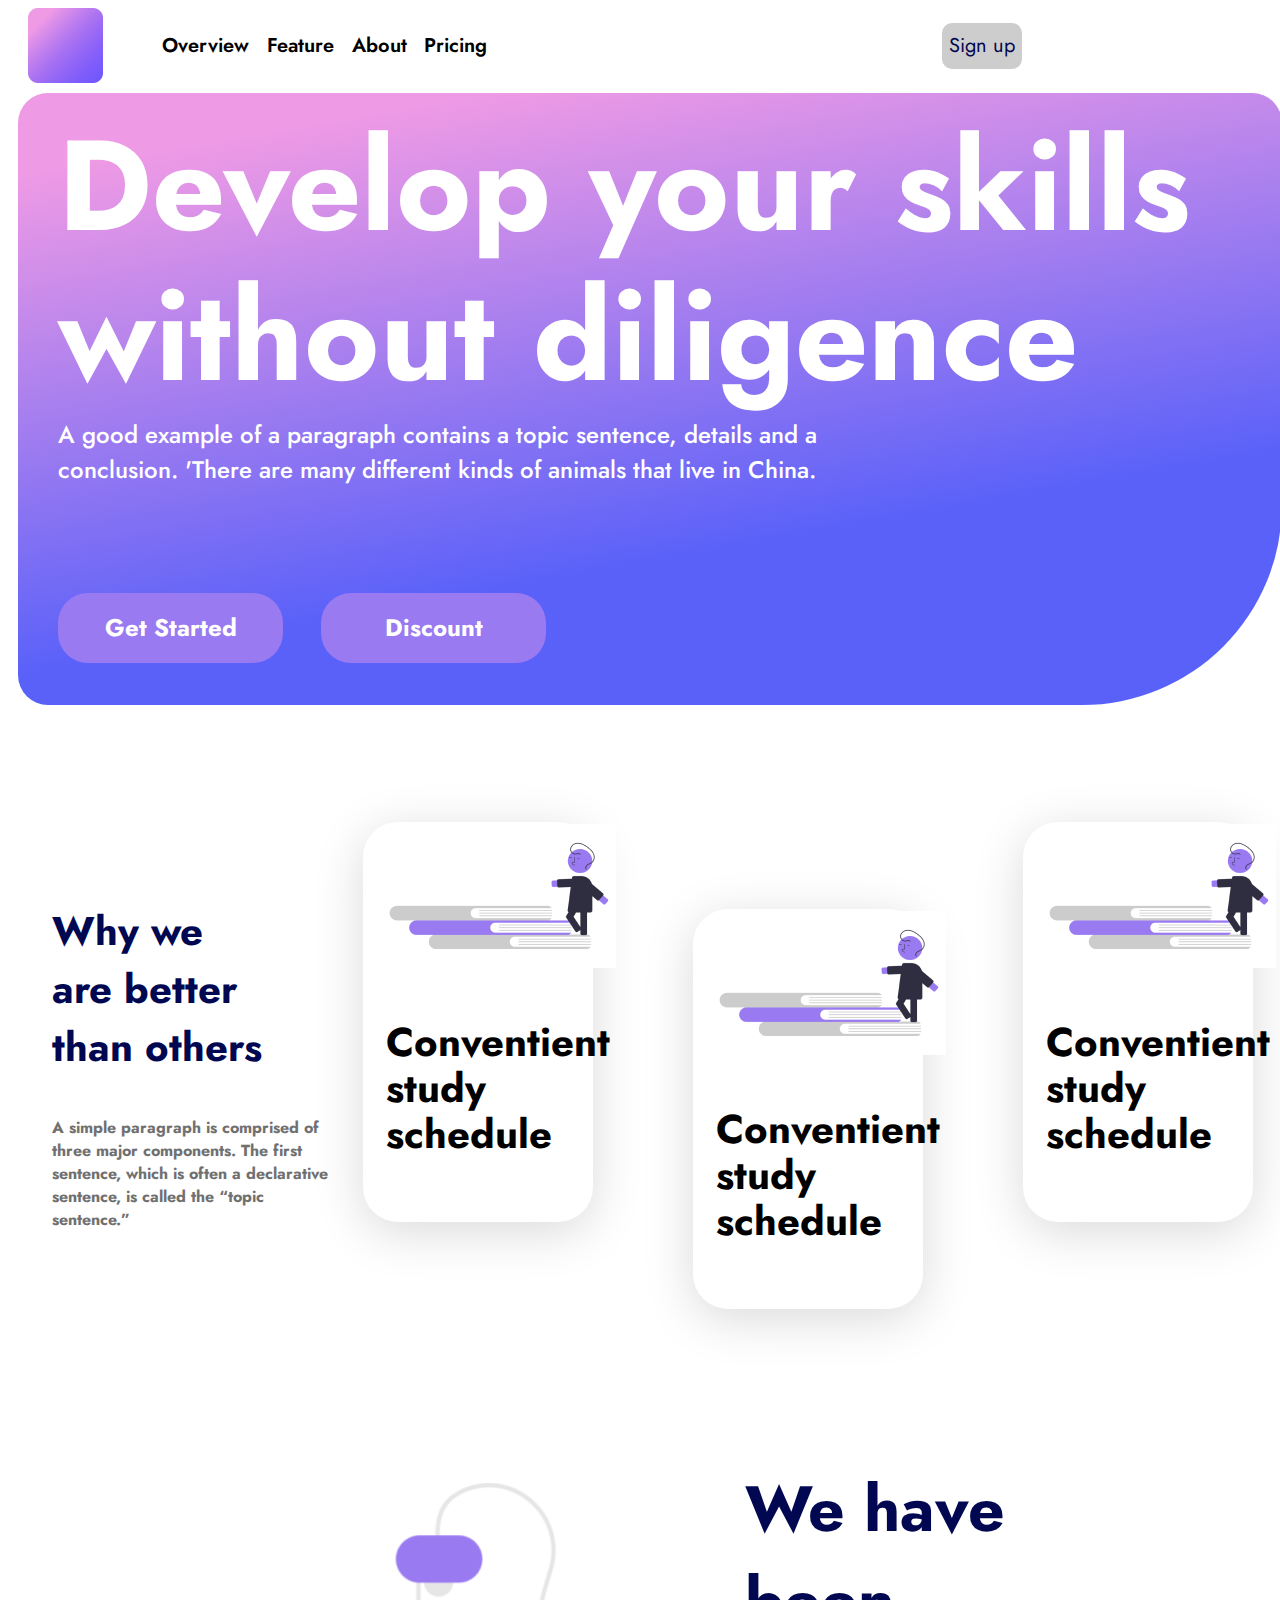
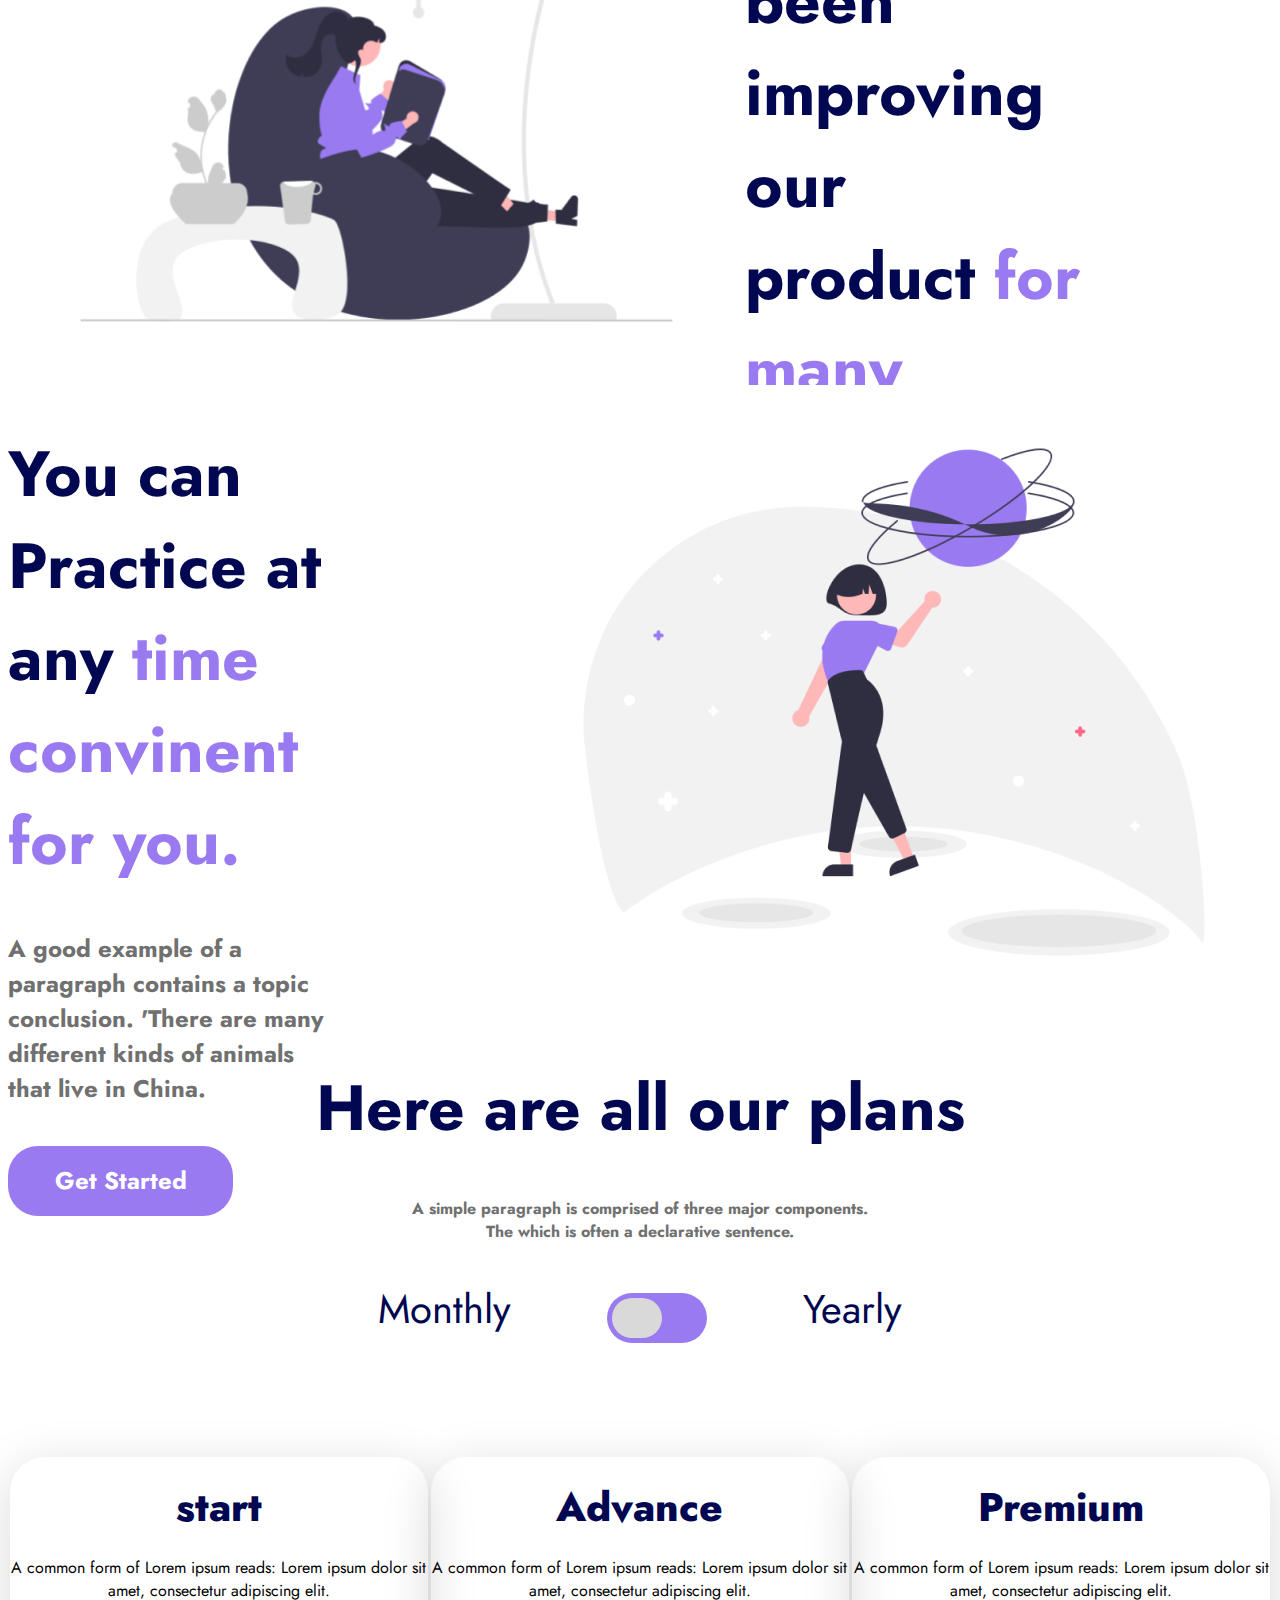
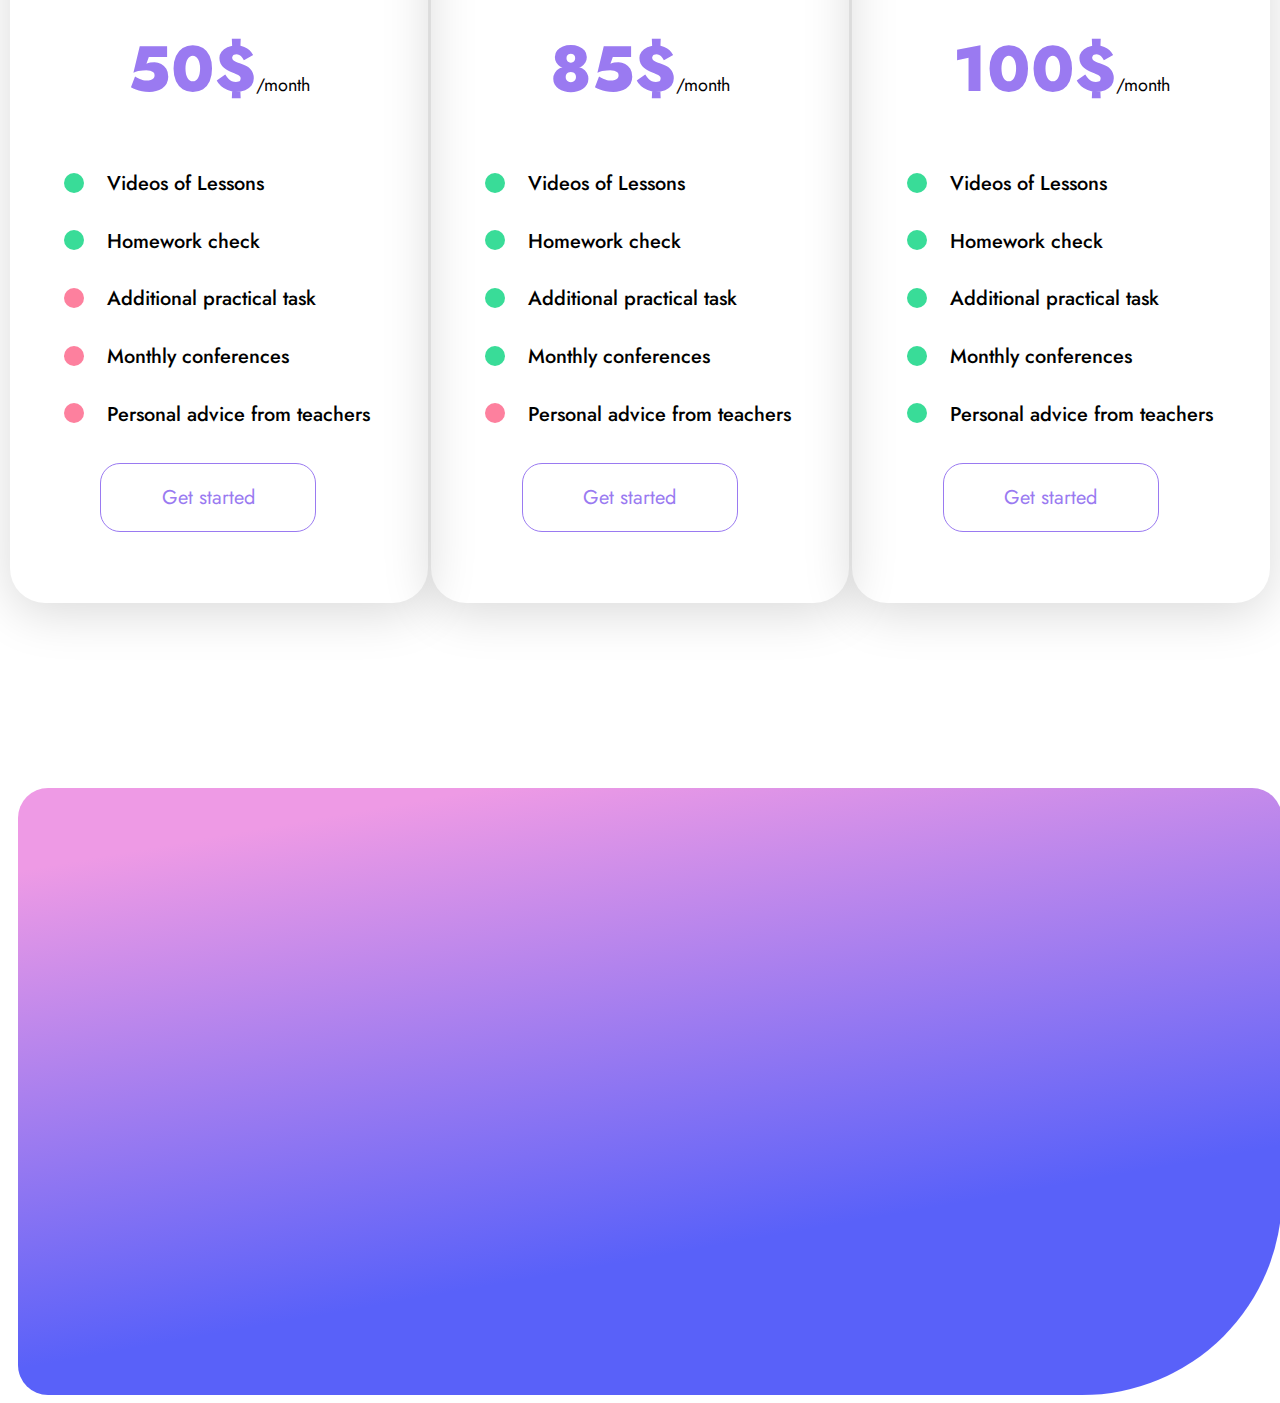
==== projects/pr1/inside.html @ d789a4dc "pr1.pr2.changees" ====
<!DOCTYPE html>
<html lang="en">

<head>
  <meta charset="UTF-8" />
  <meta http-equiv="X-UA-Compatible" content="IE=edge" />
  <meta name="viewport" content="width=device-width, initial-scale=1.0">
  <link rel="stylesheet" href="css/style.css" />
  <link rel="fontawesome" href="css/all.min.css" />

  <title>Document</title>
</head>

<body>

  <!-- header -->
  <div class="nav-par">
    <div class="logo">
      <img src="image/Rectangle 9.png" alt="logo">
      <div class="logo-title">XYZ</div>
    </div>
    <div class="nav-title">
      <div class="nav-1">Overview</div>
      <div class="nav-2">Feature</div>
      <div class="nav-3">About</div>
      <div class="nav-4">Pricing</div>
    </div>
    <button class="btn-signup">Sign up</button>
  </div>
  <!-- End header -->

  <!-- first article -->
  <div class="parent-2">
    <div>Develop your skills</div>
    <div>without diligence</div>
    <p>A good example of a paragraph contains a topic sentence, details and a conclusion.
      'There are many different kinds of animals that live in China.</p>
    <div class="btn-gr-1">
      <button>Get Started</button>
      <button>Discount</button>
    </div>
  </div>



  <!-- End First article -->
  <!-- 2nd article -->
  <div class="parent-3">
    <div class="box-card1">
      <h3>Why we <br>are better<br> than others</h3>
      <h6>A simple paragraph is comprised of three major components. The first sentence, which is often a declarative
        sentence, is called the “topic sentence.”</h6>
    </div>
    <div class="boxs">
      <div class="box-card2">
        <img src="image/1.png">
        <h3>Conventient study schedule</h3>
      </div>
      <div class="box-card3">
        <img src="image/1.png">
        <h3>Conventient study schedule</h3>
      </div>
      <div class="box-card4">
        <img src="image/1.png">
        <h3>Conventient study schedule</h3>
      </div>
    </div>
  </div>
  <!-- End 2nd article -->
  <!-- 3rd articl-->
  <div class="parent-4">
    <img src="image/2.png">
    <div class="r-4">
      <h1>We have been improving our product <span> for many years.</span></h1>
      <h5>A good example of a paragraph contains a topic conclusion. 'There are many different kinds of animals that
        live in China.</h5>
      <button>Get Started</button>
    </div>
  </div>
  <!-- End 3rd articl-->
  <!-- 4th articl-->
  <div class="parent-5">
    <div class="r-5">
      <h1>You can Practice at any <span>time convinent for you.</span></h1>
      <h5>A good example of a paragraph contains a topic conclusion. 'There are many different kinds of animals that
        live in China.</h5>
      <button>Get Started</button>
    </div>
    <img src="image/3.png">
  </div>

  <!-- End 4th articl-->
  <!--5th articl-->
  <div class="parent-6">
    <div class="titl-plans">
      <h1>Here are all our plans</h1>
      <h6>A simple paragraph is comprised of three major components.<br> The which is often a declarative sentence.</h6>
      <!-- ###### check box ######-->
      <label class="toggle">
        <span class="toggle-label">Monthly</span>
        <input class="toggle-checkbox" type="checkbox">
        <div class="toggle-switch"></div>
        <span class="toggle-label">Yearly</span>
      </label>
      <!--###### End check box ######-->
    </div>

    <div class="type-plan">
      <div class="box-pr-type">
        <div class="pr-type-1">start</div>
        <div class="pr-com">A common form of Lorem ipsum reads: Lorem ipsum dolor sit amet, consectetur adipiscing elit.
        </div>
        <div class="pr-no">50$<span>/month</span></div>
        <div class="list-item">
          <ul>
            <li><i class="fa-solid fa-circle" style="color: #39dc98;"></i>Videos of Lessons</li>
            <li><i class="fa-solid fa-circle" style="color: #39dc98;"></i>Homework check</li>
            <li><i class="fa-solid fa-circle" style="color: #fd809e;"></i>Additional practical task</li>
            <li><i class="fa-solid fa-circle" style="color: #fd809e;"></i>Monthly conferences </li>
            <li><i class="fa-solid fa-circle" style="color: #fd809e;"></i>Personal advice from teachers</li>
          </ul>
          <button class="chose-pr-btn">Get started</button>
        </div>
      </div>
      <!-- .............................. -->
      <div class="box-pr-type">
        <div class="pr-type-1">Advance</div>
        <div class="pr-com">A common form of Lorem ipsum reads: Lorem ipsum dolor sit amet, consectetur adipiscing elit.
        </div>
        <div class="pr-no">85$<span>/month</span></div>
        <div class="list-item">
          <ul>
            <li><i class="fa-solid fa-circle" style="color: #39dc98;"></i>Videos of Lessons</li>
            <li><i class="fa-solid fa-circle" style="color: #39dc98;"></i>Homework check</li>
            <li><i class="fa-solid fa-circle" style="color: #39dc98;"></i>Additional practical task</li>
            <li><i class="fa-solid fa-circle" style="color: #39dc98;"></i>Monthly conferences </li>
            <li><i class="fa-solid fa-circle" style="color: #fd809e;"></i>Personal advice from teachers</li>
          </ul>
          <button class="chose-pr-btn">Get started</button>
        </div>
      </div>
      <!-- ............................... -->
      <div class="box-pr-type">
        <div class="pr-type-1">Premium</div>
        <div class="pr-com">A common form of Lorem ipsum reads: Lorem ipsum dolor sit amet, consectetur adipiscing elit.
        </div>
        <div class="pr-no">100$<span>/month</span></div>
        <div class="list-item">
          <ul>
            <li><i class="fa-solid fa-circle" style="color: #39dc98;"></i>Videos of Lessons</li>
            <li><i class="fa-solid fa-circle" style="color: #39dc98;"></i>Homework check</li>
            <li><i class="fa-solid fa-circle" style="color: #39dc98;"></i>Additional practical task</li>
            <li><i class="fa-solid fa-circle" style="color: #39dc98;"></i>Monthly conferences </li>
            <li><i class="fa-solid fa-circle" style="color: #39dc98;"></i>Personal advice from teachers</li>
          </ul>
          <button class="chose-pr-btn">Get started</button>
        </div>
      </div>
    </div>
  </div>

  <!--End 5th articl-->
  <!-- 6th article -->
  <div class="parent-7">
    
  </div>
  <!-- End 6th article -->
  <div class="parent-8"></div>
  <div class="parent-9"></div>
  <script src="js/all.min.js"></script>
</body>

</html>
---- projects/pr1/css/style.css ----
/* ............. font (jost) ......... */
@import url("https://fonts.googleapis.com/css2?family=Jost:wght@700&display=swap");

/* ...........nav......... */

.body {
  width: 1623px;
}

.nav-par {
  display: flex;
  justify-content: space-around;
  align-items: center;
  width: 100%;
  height: 75px;
}
li,span,.pr-com{
  color: #000000;
}
div,
/* span, */
button,
h1,
h2,
h3,
h4,
h5,
h6,
p {
  font-size: 20px;
  /* width: 100px; */
  font-family: "Jost", sans-serif;
}

.logo {
  margin-left: 20px;
  display: flex;
  height: 75px;
  width: 185px;
  align-items: center;
  justify-content: space-between;
}

.logo-title {
  font-size: 2.218%;
  line-height: 52px;
  margin-left: 20px;
}

.nav-title {
  display: flex;
  width: 100%;
  justify-content: space-evenly;
  align-items: center;
  font-weight: 600;
  font-size: 20px;
  line-height: 29px;
}

.nav-4 {
  flex-basis: 500px;
}

.nav-1:hover,
.nav-2:hover,
.nav-3:hover,
.nav-4:hover,
.logo-title:hover,
.btn-signup:hover {
  color: #9478fa;
  cursor: pointer;
}

.btn-signup {
  margin-right: 250px;
  background-color: #cdcdcd;
  color: #010851;
  width: 120px;
  height: 46px;
  border-radius: 10px;
  border: 0px;
}

/* ............end nav.............. */
/* .............partition 1.......... */

.parent-2 {
  background: linear-gradient(170deg, #ee9ae5 10%, #5961f9 70%);
  width: 100%;
  height: 612px;
  margin: 10px 10px 5px 10px;
  border-radius: 30px 30px 200px 30px;
  flex-direction: column;
}

.parent-2 > div {
  width: 1171px;
  height: 150px;
  color: white;
  font-weight: bold;
  margin-left: 40px;
  font-weight: 700;
  font-size: 128px;
  line-height: 185px;
}

.parent-2 > p {
  margin-left: 40px;
  color: white;
  width: 885px;
  height: 58px;
  font-family: "Jost";
  font-weight: 500;
  font-size: 24px;
  line-height: 35px;
}

.btn-gr-1 > button {
  flex-direction: row;
  width: 225px;
  height: 70px;
  background-color: #9a7af1;
  color: white;
  font-family: "Jost";
  font-weight: bold;
  border: 0px;
  font-size: 24px;
  line-height: 35px;
  border-radius: 30px;
}

.btn-gr-1 > button:hover {
  color: #313bfa;
}

/*............. end partition1............ */
/*............. partition2............ */
.parent-3 {
  margin-left: 10px;
  width: 100%;
  height: 710px;
  display: flex;
  align-items: center;
  justify-content: space-evenly;
}

.box-card1 {
  width: 22%;
}
.box-card1 > h3 {
  font-size: 40px;
  line-height: 58px;
  color: #010851;
}

.box-card1 > h6 {
  font-size: 16px;
  line-height: 23px;
  color: #707070;
}

.boxs {
  display: flex;
  width: 70%;
  justify-content: space-between;
  gap: 100px;
}

.box-card2,
.box-card3,
.box-card4 {
  width: 300px;
  height: 400px;
  box-shadow: 0px 10px 50px rgba(0, 0, 0, 0.15);
  border-radius: 35px;
}

.box-card2 > h3,
.box-card3 > h3,
.box-card4 > h3 {
  margin-left: 10%;
  font-size: 200%;
  line-height: 46px;
}
.box-card2 > img,
.box-card3 > img,
.box-card4 > img {
  margin-left: 10%;
}

.box-card3 {
  margin-top: 87px;
}

/*............. End partition2........... */
/*............. partition3.4.......... */

.parent-4 {
  display: flex;
  width: 100%;
  height: 565px;
}
.r-5 > h1,
.r-4 > h1 {
  width: 65%;
  font-size: 64px;
  line-height: 92px;
  color: #010851;
}
.r-5 > h1 > span,
.r-4 > h1 > span {
  color: #9a7af1;
}

.r-5 > h5,
.r-4 > h5 {
  width: 65%;
  font-size: 24px;
  line-height: 35px;
  color: #707070;
}

.r-5 > button,
.r-4 > button {
  flex-direction: row;
  width: 225px;
  height: 70px;
  background-color: #9a7af1;
  color: white;
  font-family: "Jost";
  font-weight: bold;
  border: 0px;
  font-size: 24px;
  line-height: 35px;
  border-radius: 30px;
}

.r-5 > button:hover,
.r-4 > button:hover {
  color: #313bfa;
}

/*............. End partition3.4.......... */
/*............. partition4........... */
.parent-5 {
  display: flex;
  /* justify-content: space-around; */
  width: 100%;
  height: 634px;
}

/*............. End partition4........... */
/*............. partition5........... */
.parent-6 {
  width: 100%;
  height: 1200px;
}
.titl-plans {
  text-align: center;
}
.titl-plans > h1 {
  font-size: 64px;
  line-height: 92px;
  color: #010851;
}
.titl-plans > h6 {
  font-size: 16px;
  line-height: 23px;
  color: #707070;
}
/* ################# cheeck box ############*/
*:before,
*:after {
  box-sizing: border-box;
}

.toggle {
  cursor: pointer;
  display: inline-block;
}

.toggle-switch {
  display: inline-block;
  background: #9a7af1;
  border-radius: 50px;
  width: 100px;
  height: 50px;
  position: relative;
  vertical-align: middle;
}
.toggle-switch:before,
.toggle-switch:after {
  content: "";
}
/* ###########  small swich button ######### */
.toggle-switch:before {
  display: block;
  background: #d9d9d9;
  border-radius: 50px;
  /* box-shadow: 0 0 0 1px rgba(0, 0, 0, 0.25); */
  width: 50px;
  height: 40px;
  position: absolute;
  top: 5px;
  left: 5px;
  transition: left 0.25s;
}
.toggle:hover .toggle-switch:before {
  background: linear-gradient(to bottom, #fff 0%, #fff 100%);
  /* box-shadow: 0 0 0 1px rgba(0, 0, 0, 0.5); */
}
.toggle-checkbox:checked + .toggle-switch {
  background: #9a7af1;
}
/*  ##############  Move  ########## */
.toggle-checkbox:checked + .toggle-switch:before {
  left: 45px;
}

.toggle-checkbox {
  position: absolute;
  visibility: hidden;
}

.toggle-label {
  margin-left: 5px;
  position: relative;
  font-size: 40px;
  line-height: 58px;
  color: #010851;
  margin: 90px;
}
/* ################# End cheeck box ############*/
.type-plan{
  display: flex;
  justify-content: space-around;
  padding-top:9%;
}
.box-pr-type{
  width: 418px;
  height: 746px;
  text-align: center;
  box-shadow: 0px 10px 50px rgba(0, 0, 0, 0.15);
  border-radius: 35px;
  display: flex;
  flex-direction: column;
  flex-wrap: wrap;
  justify-content: space-evenly;
}
.pr-type-1{
  font-weight: 800;
  font-size: 40px;
  line-height: 58px;
  color: #010851;
}
.pr-com{
  font-size: 16px;
  line-height: 23px;
  text-align: center;
}
.pr-no{

  font-weight: 800;
  font-size: 64px;
  line-height: 92px;
  color: #9A7AF1;
}
.pr-no>span{
  font-weight: 400;
  font-size: 18px;
  line-height: 26px
}
.list-item{
  width: 95%;
  height: 60%;
}
li{
  list-style-type: none;
  padding:4%;
  text-align: start;
  font-weight: 500;
  font-size: 20px;
  line-height: 29px;
}
.chose-pr-btn{
  width: 216px;
  height: 69px;
  background: #FFFFFF;
  border: 1px solid #9A7AF1;
  border-radius: 20px;
  color: #9A7AF1;
}
.chose-pr-btn:hover{
  background: #9A7AF1;
  border-radius: 20px;
  color: #FFFFFF;
}
.a-solid,.fa-circle{
  padding-right: 7%;
}

/*............. End partition5...........  */

.parent-7{
  width: 100%;
  height: 607px;
  background: linear-gradient(170deg, #ee9ae5 10%, #5961f9 70%);
  margin: 10px 10px 5px 10px;
  border-radius: 30px 30px 200px 30px;
margin-top:10%;
}






/*............. partition6........... */

/*............. End partition6........... */
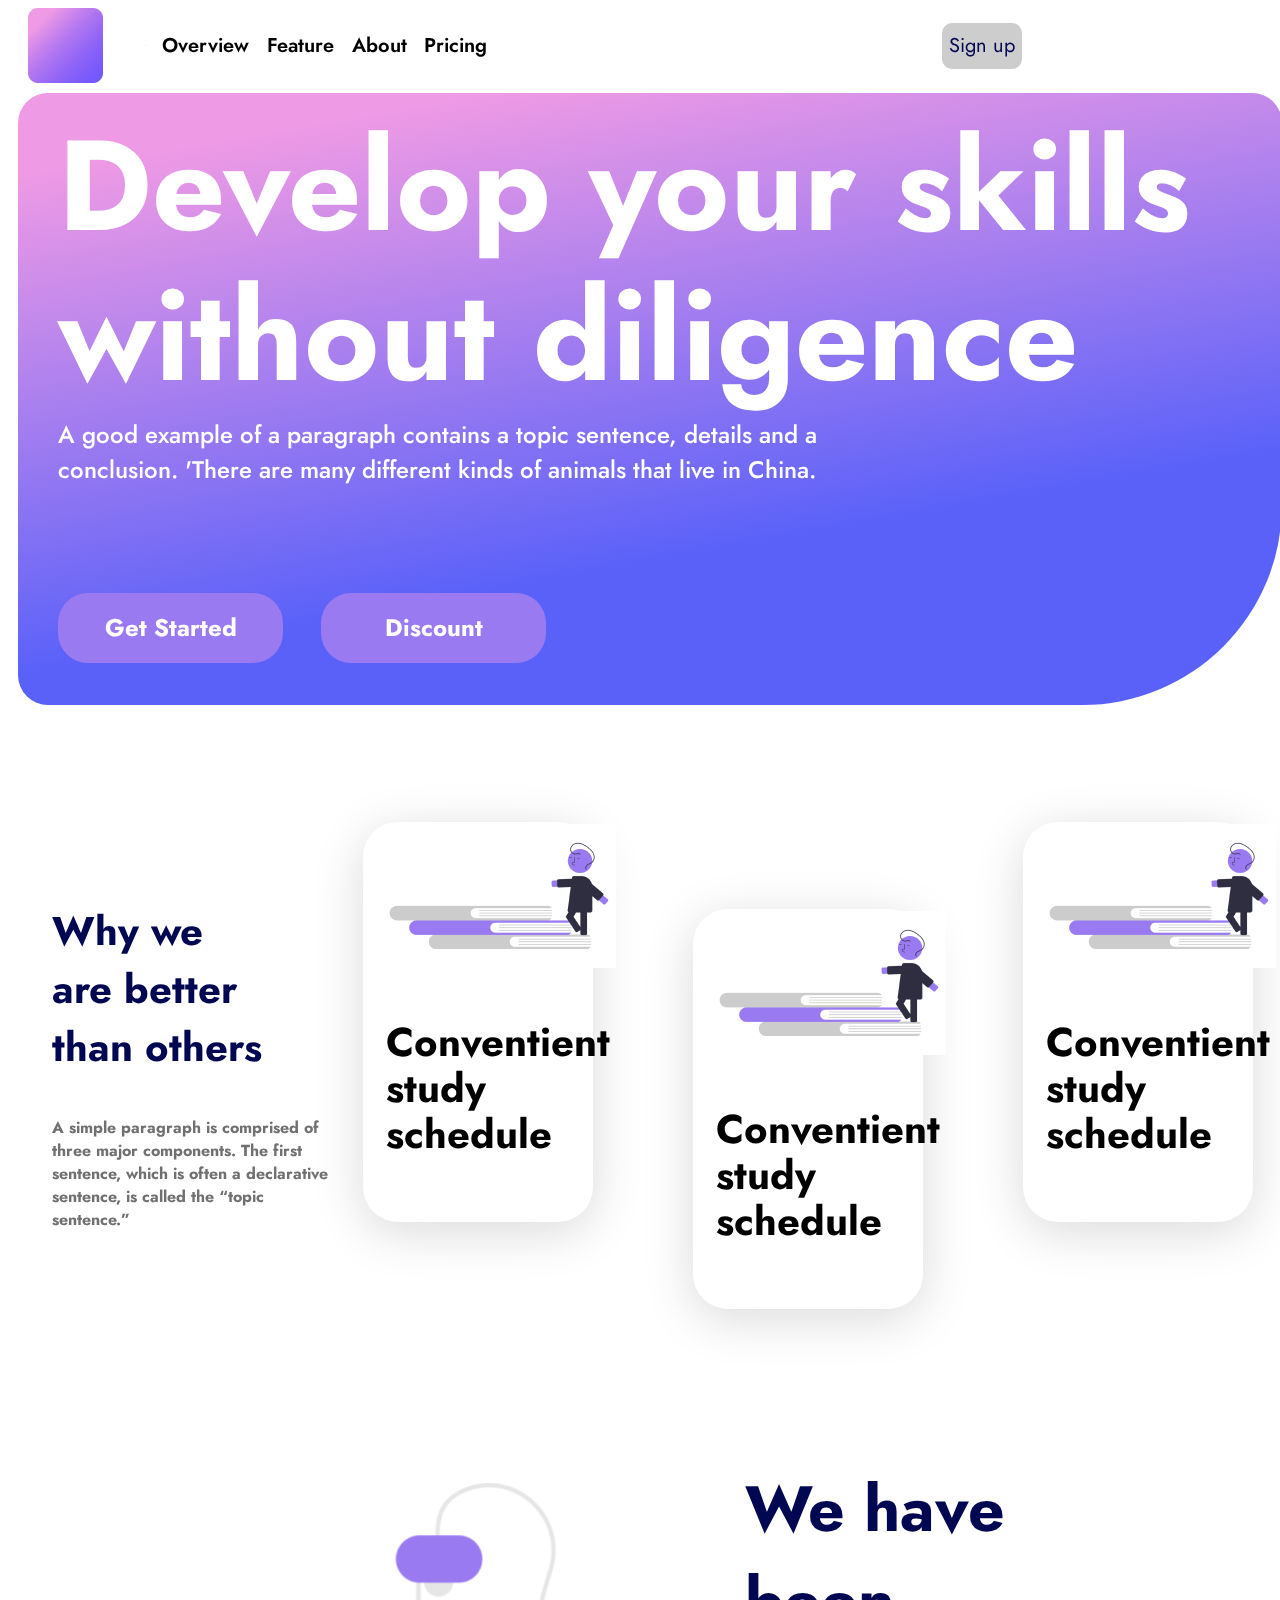
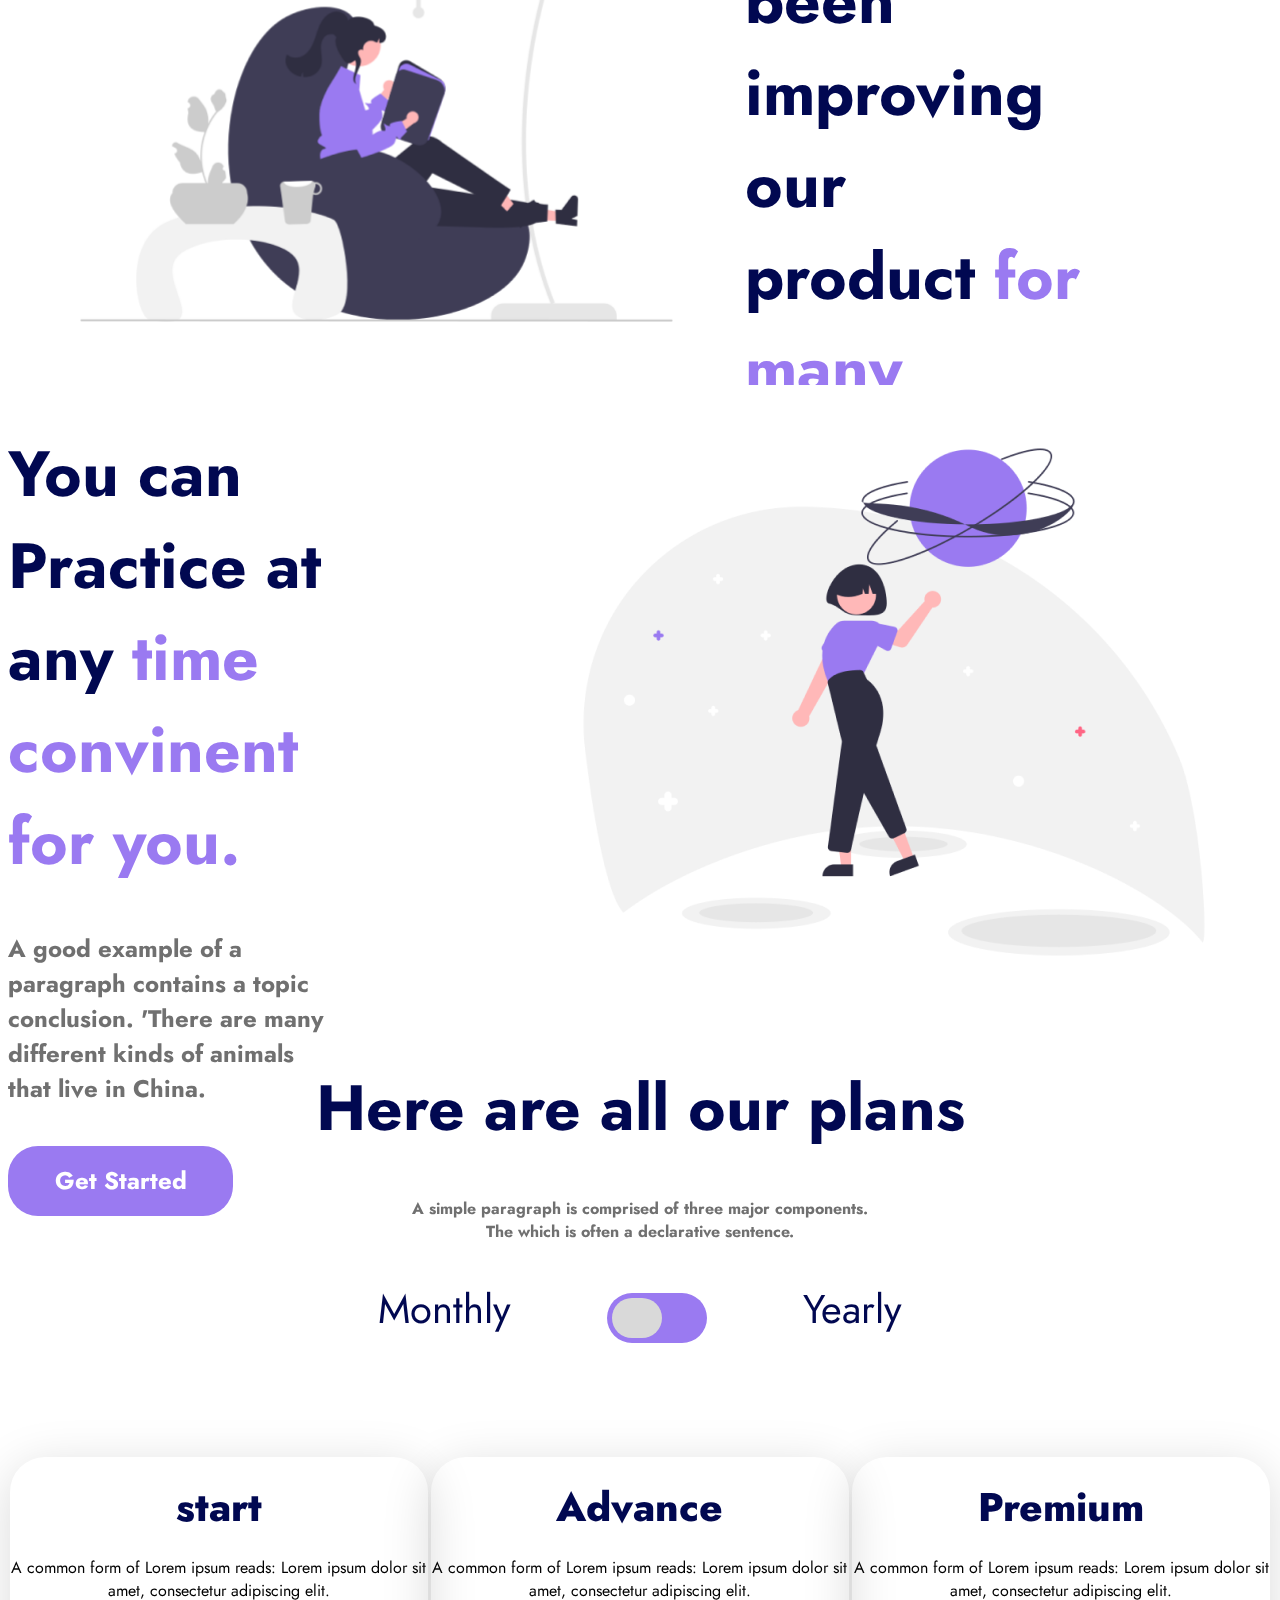
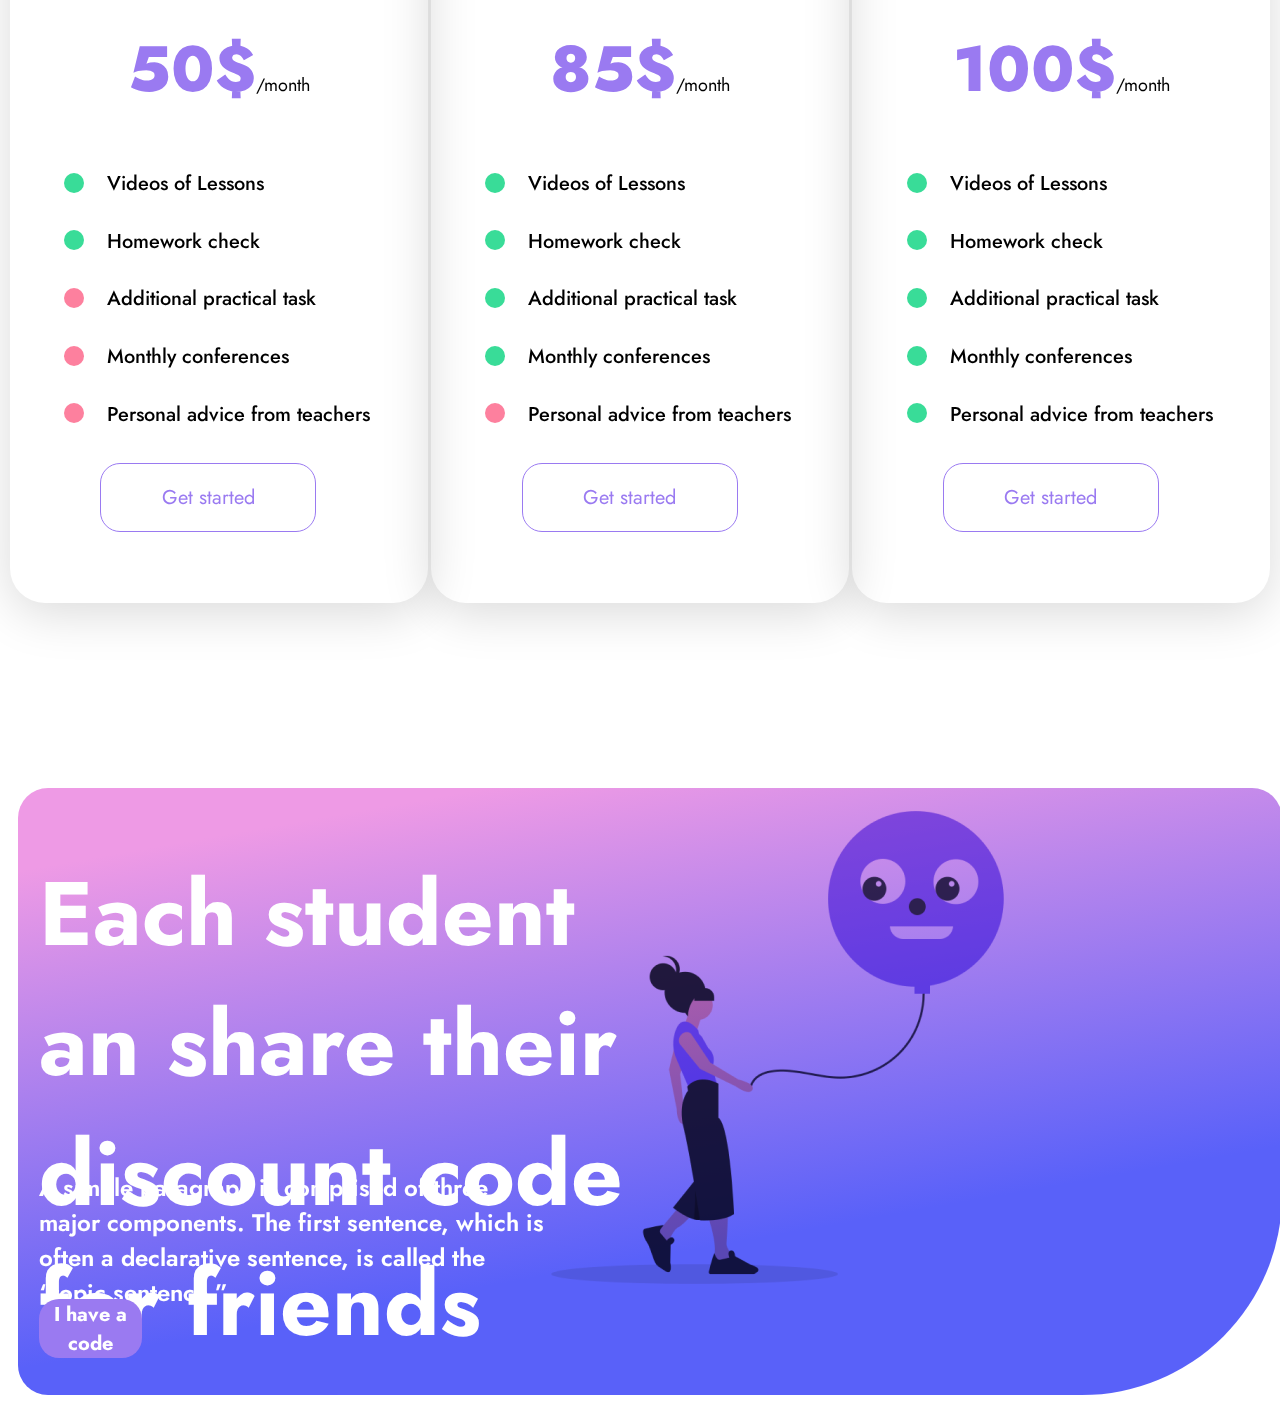
==== commit 42c22589: "update" ====
--- a/projects/pr1/inside.html
+++ b/projects/pr1/inside.html
@@ -162,9 +162,16 @@
   <!--End 5th articl-->
   <!-- 6th article -->
   <div class="parent-7">
-    
+    <div class="par7-lt">
+      <h1>Each student an share their discount code for friends</h1>
+      <h6>A simple paragraph is comprised of three major components. The first sentence, which is often a declarative sentence, is called the “topic sentence.”</h6>
+      <button class="promo-code">I have a code</button>
+    </div>
+    <div class="undraw_feeling_happy"><img src="image/4.png" alt="undraw_feeling_happy"></div>
   </div>
   <!-- End 6th article -->
+
+  
   <div class="parent-8"></div>
   <div class="parent-9"></div>
   <script src="js/all.min.js"></script>
--- a/projects/pr1/css/style.css
+++ b/projects/pr1/css/style.css
@@ -14,9 +14,13 @@
   width: 100%;
   height: 75px;
 }
-li,span,.pr-com{
+
+li,
+span,
+.pr-com {
   color: #000000;
 }
+
 div,
 /* span, */
 button,
@@ -147,6 +151,7 @@
 .box-card1 {
   width: 22%;
 }
+
 .box-card1 > h3 {
   font-size: 40px;
   line-height: 58px;
@@ -182,6 +187,7 @@
   font-size: 200%;
   line-height: 46px;
 }
+
 .box-card2 > img,
 .box-card3 > img,
 .box-card4 > img {
@@ -200,6 +206,7 @@
   width: 100%;
   height: 565px;
 }
+
 .r-5 > h1,
 .r-4 > h1 {
   width: 65%;
@@ -207,6 +214,7 @@
   line-height: 92px;
   color: #010851;
 }
+
 .r-5 > h1 > span,
 .r-4 > h1 > span {
   color: #9a7af1;
@@ -236,7 +244,8 @@
 }
 
 .r-5 > button:hover,
-.r-4 > button:hover {
+.r-4 > button:hover,
+.promo-code:hover {
   color: #313bfa;
 }
 
@@ -255,19 +264,23 @@
   width: 100%;
   height: 1200px;
 }
+
 .titl-plans {
   text-align: center;
 }
+
 .titl-plans > h1 {
   font-size: 64px;
   line-height: 92px;
   color: #010851;
 }
+
 .titl-plans > h6 {
   font-size: 16px;
   line-height: 23px;
   color: #707070;
 }
+
 /* ################# cheeck box ############*/
 *:before,
 *:after {
@@ -288,10 +301,12 @@
   position: relative;
   vertical-align: middle;
 }
+
 .toggle-switch:before,
 .toggle-switch:after {
   content: "";
 }
+
 /* ###########  small swich button ######### */
 .toggle-switch:before {
   display: block;
@@ -305,13 +320,16 @@
   left: 5px;
   transition: left 0.25s;
 }
+
 .toggle:hover .toggle-switch:before {
   background: linear-gradient(to bottom, #fff 0%, #fff 100%);
   /* box-shadow: 0 0 0 1px rgba(0, 0, 0, 0.5); */
 }
+
 .toggle-checkbox:checked + .toggle-switch {
   background: #9a7af1;
 }
+
 /*  ##############  Move  ########## */
 .toggle-checkbox:checked + .toggle-switch:before {
   left: 45px;
@@ -330,13 +348,15 @@
   color: #010851;
   margin: 90px;
 }
+
 /* ################# End cheeck box ############*/
-.type-plan{
+.type-plan {
   display: flex;
   justify-content: space-around;
-  padding-top:9%;
-}
-.box-pr-type{
+  padding-top: 9%;
+}
+
+.box-pr-type {
   width: 418px;
   height: 746px;
   text-align: center;
@@ -347,74 +367,120 @@
   flex-wrap: wrap;
   justify-content: space-evenly;
 }
-.pr-type-1{
+
+.pr-type-1 {
   font-weight: 800;
   font-size: 40px;
   line-height: 58px;
   color: #010851;
 }
-.pr-com{
+
+.pr-com {
   font-size: 16px;
   line-height: 23px;
   text-align: center;
 }
-.pr-no{
-
+
+.pr-no {
   font-weight: 800;
   font-size: 64px;
   line-height: 92px;
-  color: #9A7AF1;
-}
-.pr-no>span{
+  color: #9a7af1;
+}
+
+.pr-no > span {
   font-weight: 400;
   font-size: 18px;
-  line-height: 26px
-}
-.list-item{
+  line-height: 26px;
+}
+
+.list-item {
   width: 95%;
   height: 60%;
 }
-li{
+
+li {
   list-style-type: none;
-  padding:4%;
+  padding: 4%;
   text-align: start;
   font-weight: 500;
   font-size: 20px;
   line-height: 29px;
 }
-.chose-pr-btn{
+
+.chose-pr-btn {
   width: 216px;
   height: 69px;
-  background: #FFFFFF;
-  border: 1px solid #9A7AF1;
+  background: #ffffff;
+  border: 1px solid #9a7af1;
   border-radius: 20px;
-  color: #9A7AF1;
-}
-.chose-pr-btn:hover{
-  background: #9A7AF1;
+  color: #9a7af1;
+}
+
+.chose-pr-btn:hover {
+  background: #9a7af1;
   border-radius: 20px;
-  color: #FFFFFF;
-}
-.a-solid,.fa-circle{
+  color: #ffffff;
+}
+
+.a-solid,
+.fa-circle {
   padding-right: 7%;
 }
 
 /*............. End partition5...........  */
 
-.parent-7{
+/*............. partition6........... */
+
+.parent-7 {
   width: 100%;
   height: 607px;
   background: linear-gradient(170deg, #ee9ae5 10%, #5961f9 70%);
   margin: 10px 10px 5px 10px;
   border-radius: 30px 30px 200px 30px;
-margin-top:10%;
-}
-
-
-
-
-
-
-/*............. partition6........... */
+  margin-top: 10%;
+  display: flex;
+}
+
+.par7-lt > h1 {
+  width: 85%;
+  margin-left: 2.65%;
+  height: 43%;
+  font-weight: 700;
+  font-size: 90px;
+  line-height: 130px;
+  color: #ffffff;
+}
+
+.par7-lt > h6 {
+  width: 65%;
+  height: 12%;
+  margin-left: 2.65%;
+  font-weight: 600;
+  font-size: 24px;
+  line-height: 35px;
+  color: #ffffff;
+}
+
+.promo-code {
+  width: 13.3%;
+  height: 9.77%;
+  border: 0px;
+  margin-left: 2.65%;
+  font-weight: 700;
+  font-size: 20px;
+  line-height: 29px;
+  color: #ffffff;
+  background: #9a7af1;
+  border-radius: 20px;
+}
+
+.undraw_feeling_happy {
+  /* background: url(../image/4.png); */
+  background-blend-mode: multiply;
+  mix-blend-mode: multiply;
+  /* transform: rotate(-90deg); */
+  transform: translate(-265px, 0);
+}
 
 /*............. End partition6........... */
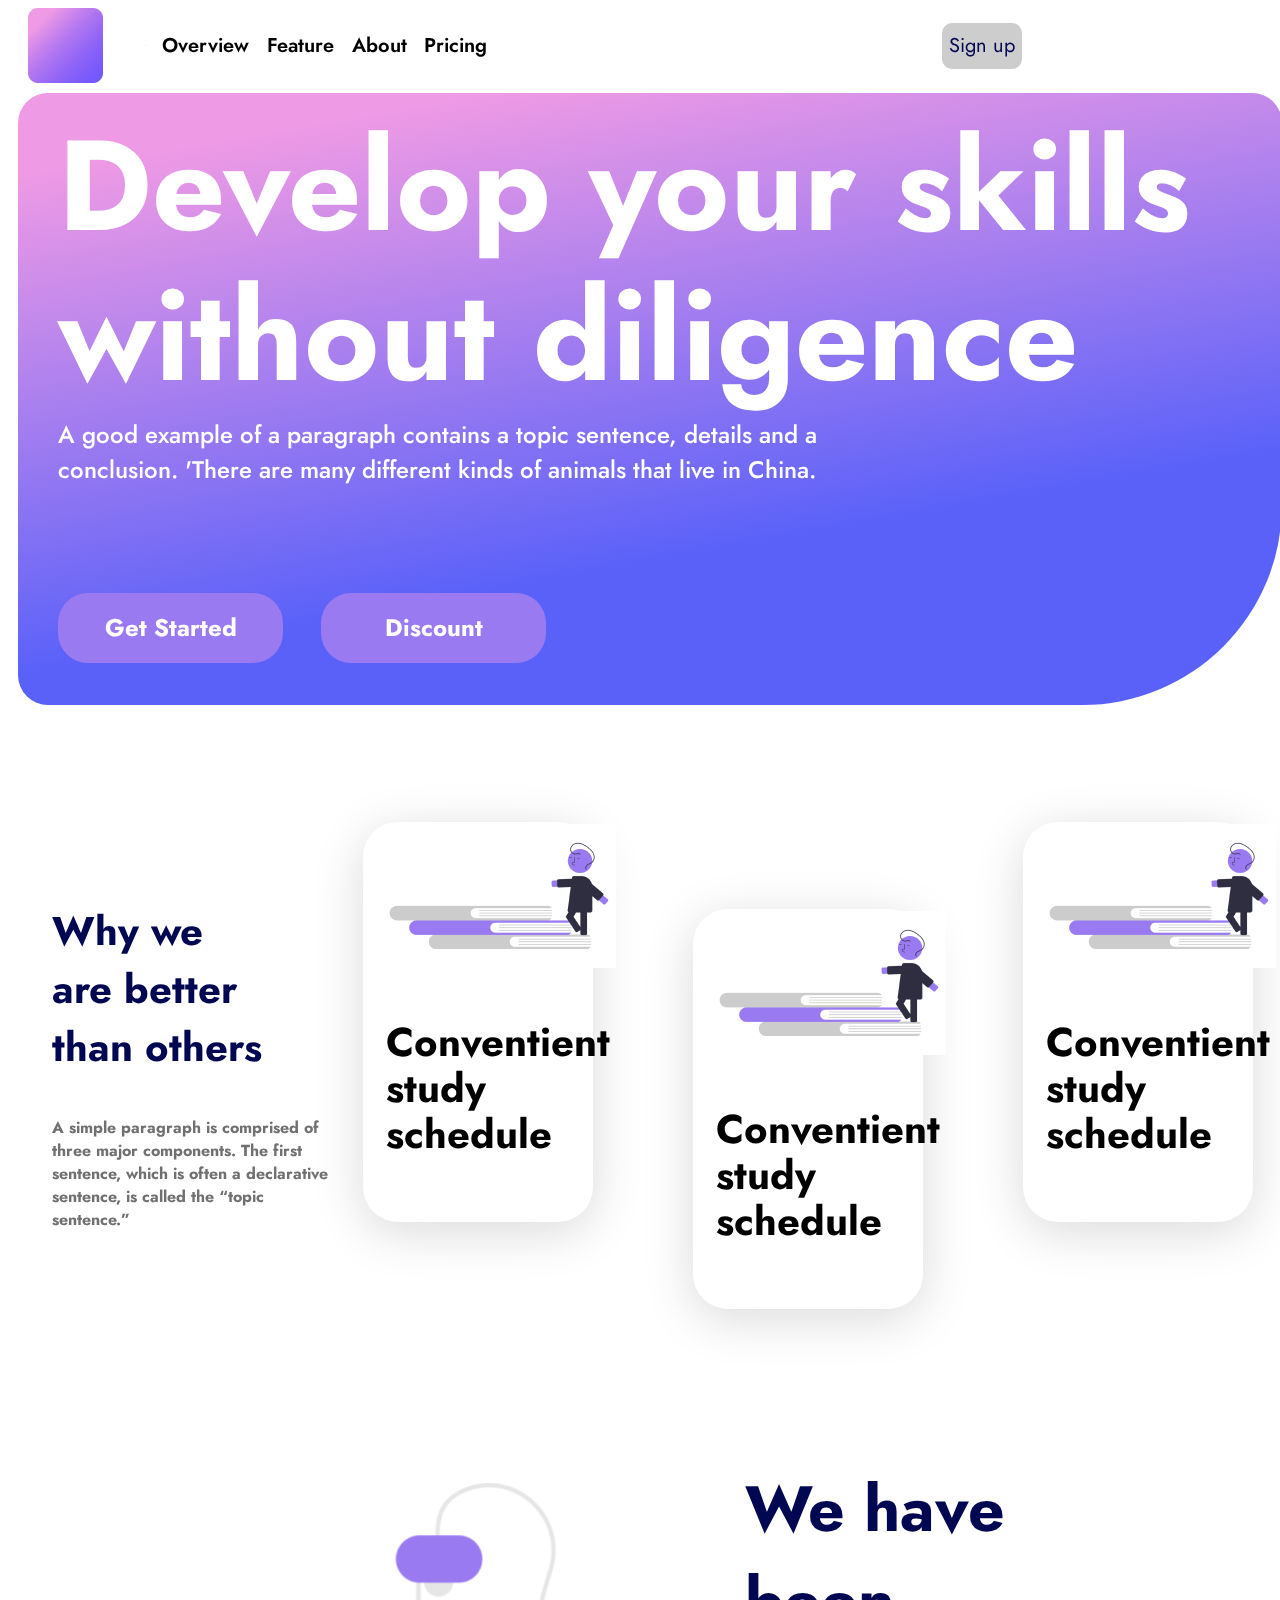
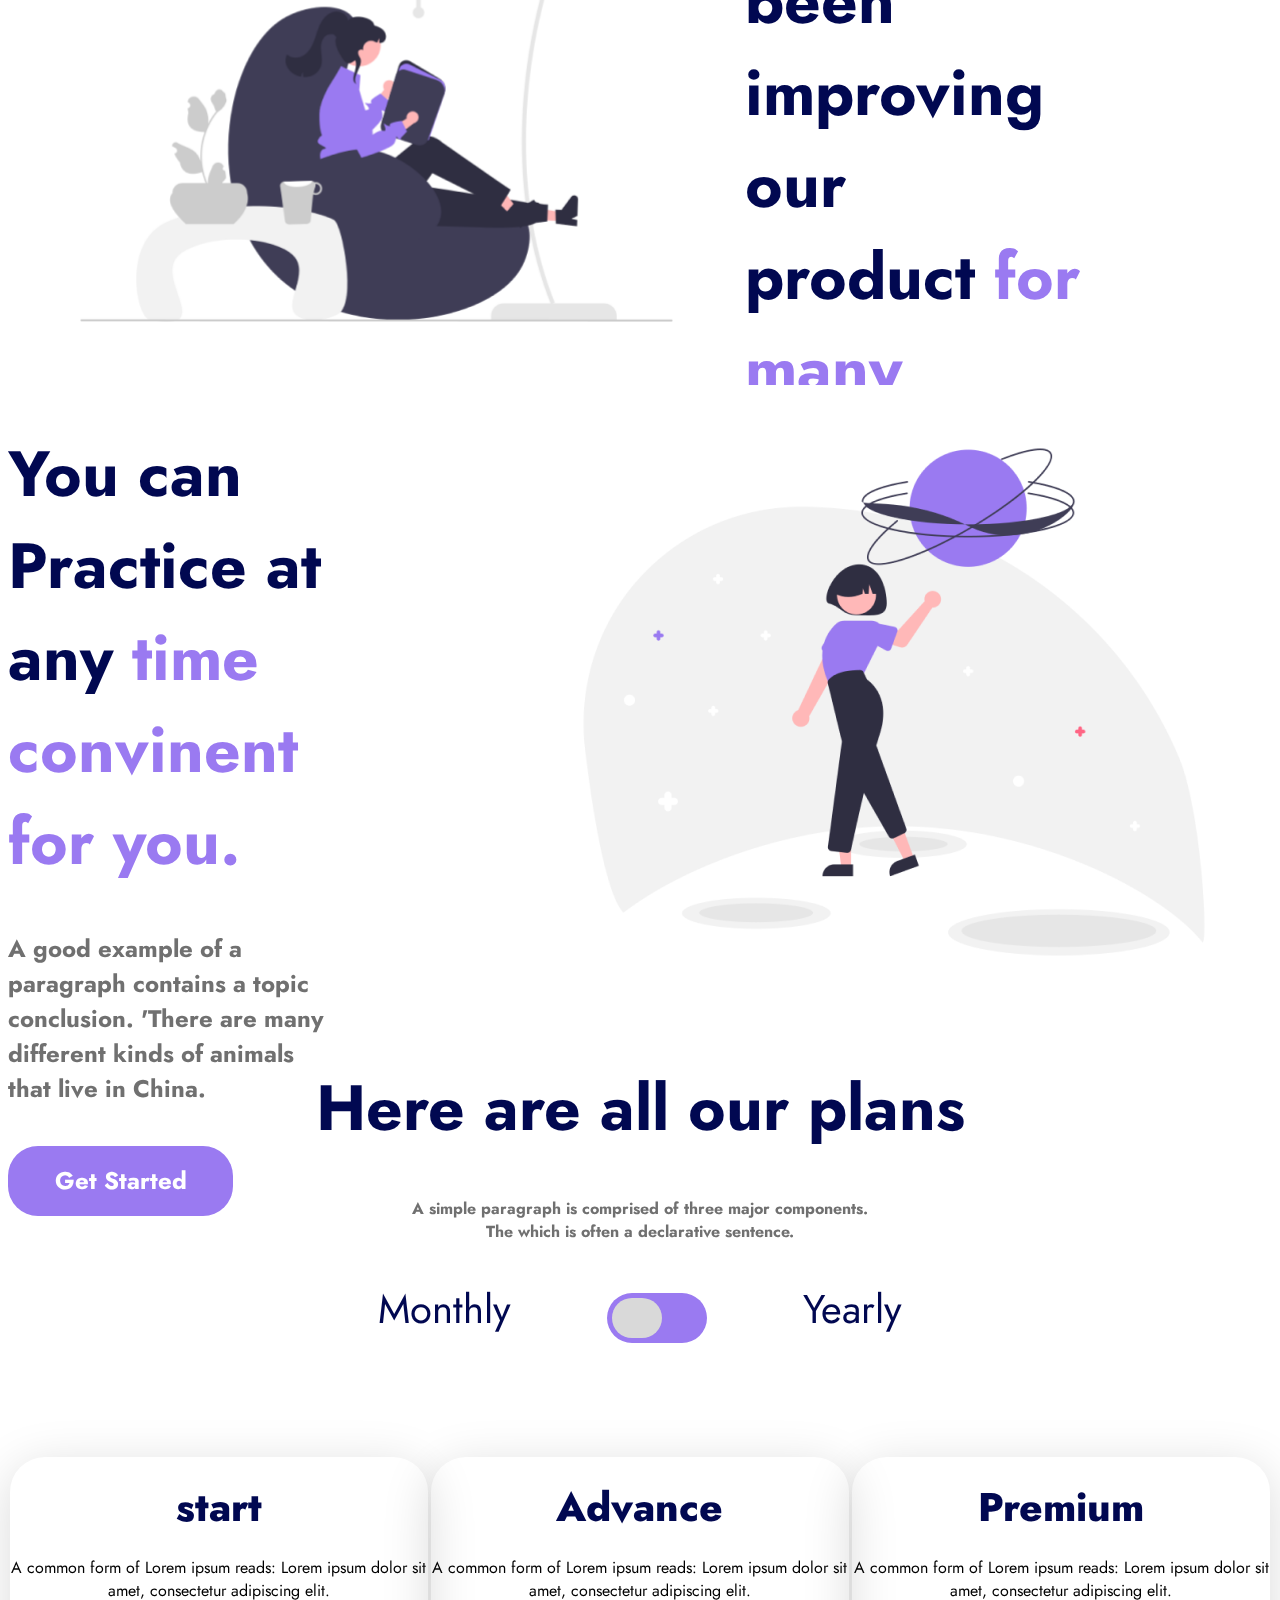
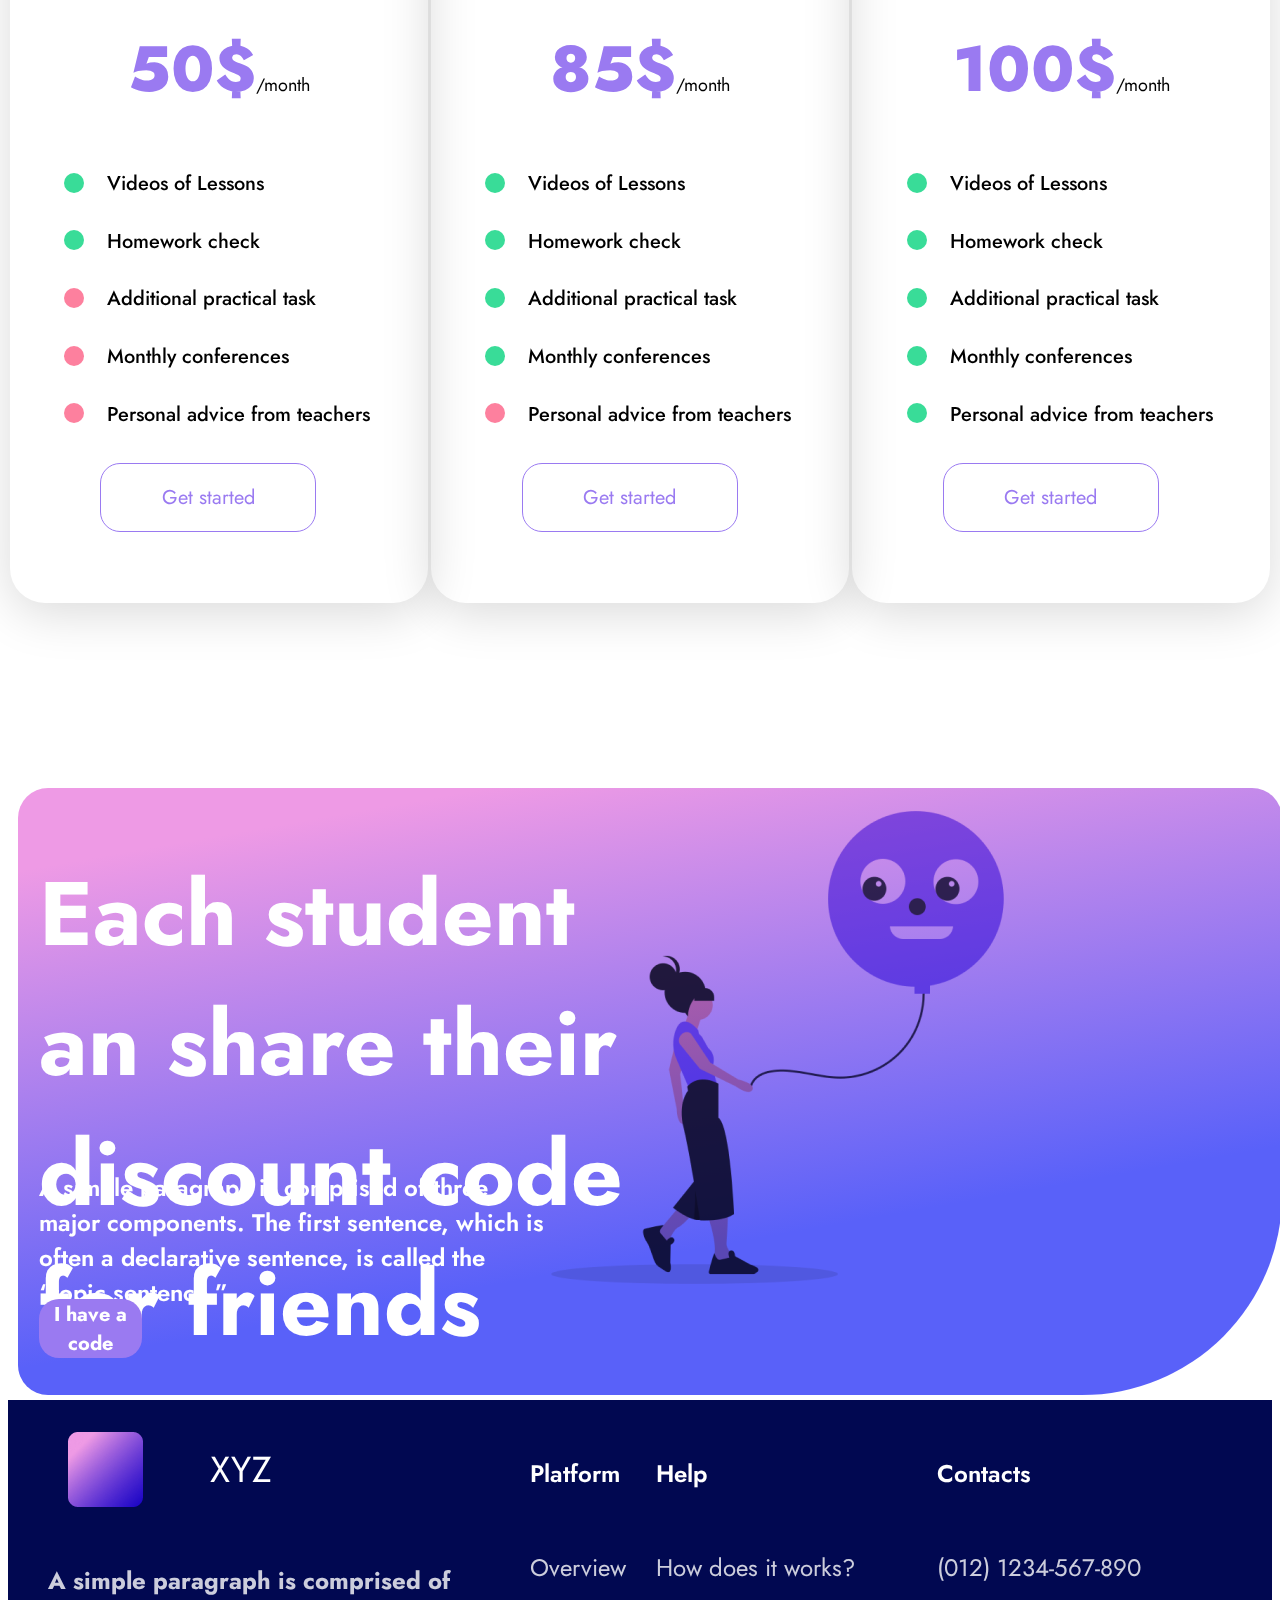
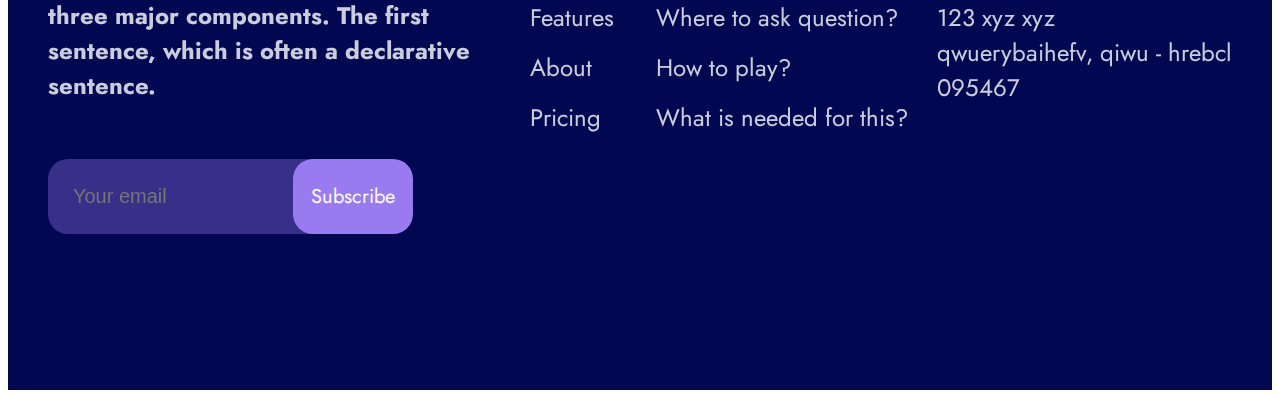
==== commit 738e6d95: "added -pr1" ====
--- a/projects/pr1/inside.html
+++ b/projects/pr1/inside.html
@@ -170,9 +170,59 @@
     <div class="undraw_feeling_happy"><img src="image/4.png" alt="undraw_feeling_happy"></div>
   </div>
   <!-- End 6th article -->
-
-  
-  <div class="parent-8"></div>
+  <!-- footer -->
+
+  <div class="footer"> 
+    <div class="top">
+      <div class="sec-1">
+        <div class="logo">
+          <img src="image/Rectangle 9.png" alt="logo">
+          <div class="logo-title">XYZ <!-- color: #FFF; font-size: 36px; --> </div>
+        </div>
+        <h6>A simple paragraph is comprised of three major components. 
+          The first sentence, which is often a declarative sentence.</h6>
+          <div class="container-input-subscribe">
+            
+            <input class="add-email" type="email" placeholder="Your email">
+            
+            <button class="subscribe" type="button">Subscribe</button>
+          </div>
+      </div>
+      <div class="sec-2">
+        <h3>Platform</h3>
+        <ul>
+          <li>Overview</li>
+          <li>Features</li>
+          <li>About</li>
+          <li>Pricing</li>
+        </ul>
+      </div>
+      <div class="sec-3">
+        <h3>Help</h3>
+        <ul>
+          <li>How does it works?</li>
+          <li>Where to ask question?</li>
+          <li>How to play?</li>
+          <li>What is needed for this?</li>
+        </ul>
+      </div>
+      <div class="sec-4">
+        <h3>Contacts</h3>
+        <ul>
+          <li>(012) 1234-567-890</li>
+          <li>123 xyz xyz <br> qwuerybaihefv, qiwu - hrebcl <br> 095467</li>
+        </ul>
+      </div>
+    </div>
+    <div class="dow">
+
+    </div>
+
+
+  </div>
+
+  <!-- End footer -->
+
   <div class="parent-9"></div>
   <script src="js/all.min.js"></script>
 </body>
--- a/projects/pr1/css/style.css
+++ b/projects/pr1/css/style.css
@@ -399,7 +399,7 @@
   height: 60%;
 }
 
-li {
+.list-item>ul>li {
   list-style-type: none;
   padding: 4%;
   text-align: start;
@@ -484,3 +484,104 @@
 }
 
 /*............. End partition6........... */
+/* ............ footer ........... */
+.footer{
+  width: 100%;
+  height: 590px;
+  background-color: #010851;
+  display: flex;
+  flex-direction:column;
+  justify-content: space-between;
+}
+.footer>.top{
+  display: flex;
+  justify-content: space-around;
+  margin: 2.5% 2% ;
+}
+.top>.sec-1{
+  display: flex;
+  flex-direction: column;
+  align-items:start;
+  width: 37.3%;
+}
+.sec-1>.logo{
+  display: flex;
+  gap: 47px;
+}
+.sec-1>.logo>img{
+  width: 75px;
+  height: 75px;
+}
+.sec-1>.logo>.logo-title{
+  color: #FFF;
+  font-size: 36px;
+}
+.footer>.top>.sec-1>h6{
+  color: #FFF;
+  font-size: 24px;
+  opacity: 0.800000011920929;
+}
+.container-input-subscribe{
+  width: 85%;
+  height: 75px;
+  display: flex;
+  align-items: center;
+}
+.container-input-subscribe>.add-email{
+  width: 64.6%;
+  height: 100%;
+  border-radius: 20px 0px 0px 20px;
+  background: rgba(154, 122, 241, 0.35);
+  color: #FFFFFF99;
+  font-size: 20px;
+  border: 0;
+  padding: 0 25px;
+  font-weight: 400;
+}
+.container-input-subscribe>.subscribe{
+  width: 35.4%;
+  height: 100%;
+  border-radius: 20px;
+  background: #9A7AF1;
+  color: #FFF;
+  font-size: 20px;
+  border: 0;
+  transform: translate(-20px, 0);
+  cursor: pointer;
+  text-align: center;
+}
+.footer>.top>.sec-2,
+.footer>.top>.sec-3,
+.footer>.top>.sec-4 {
+  display: flex;
+  flex-direction: column;
+}
+.top>.sec-2>h3,.top>.sec-3>h3,.top>.sec-4>h3{
+  font-family: Jost;
+  font-size: 24px;
+  font-weight: 600;
+  line-height: 35px;
+  letter-spacing: 0em;
+  text-align: left;
+  color: #FFFFFF;
+}
+.top>.sec-2>ul,
+.top>.sec-3>ul,
+.top>.sec-4>ul{
+  padding: 0%;
+}
+
+.top>.sec-2>ul>li,
+.top>.sec-3>ul>li,
+.top>.sec-4>ul>li{
+  color: #FFFFFF;
+  list-style-type: none;
+  text-align: start;
+  font-size: 24px;
+  font-weight: 400;
+  opacity: 0.800000011920929;
+  margin-top: 15px;
+}
+
+
+/*........... End Footer ........*/